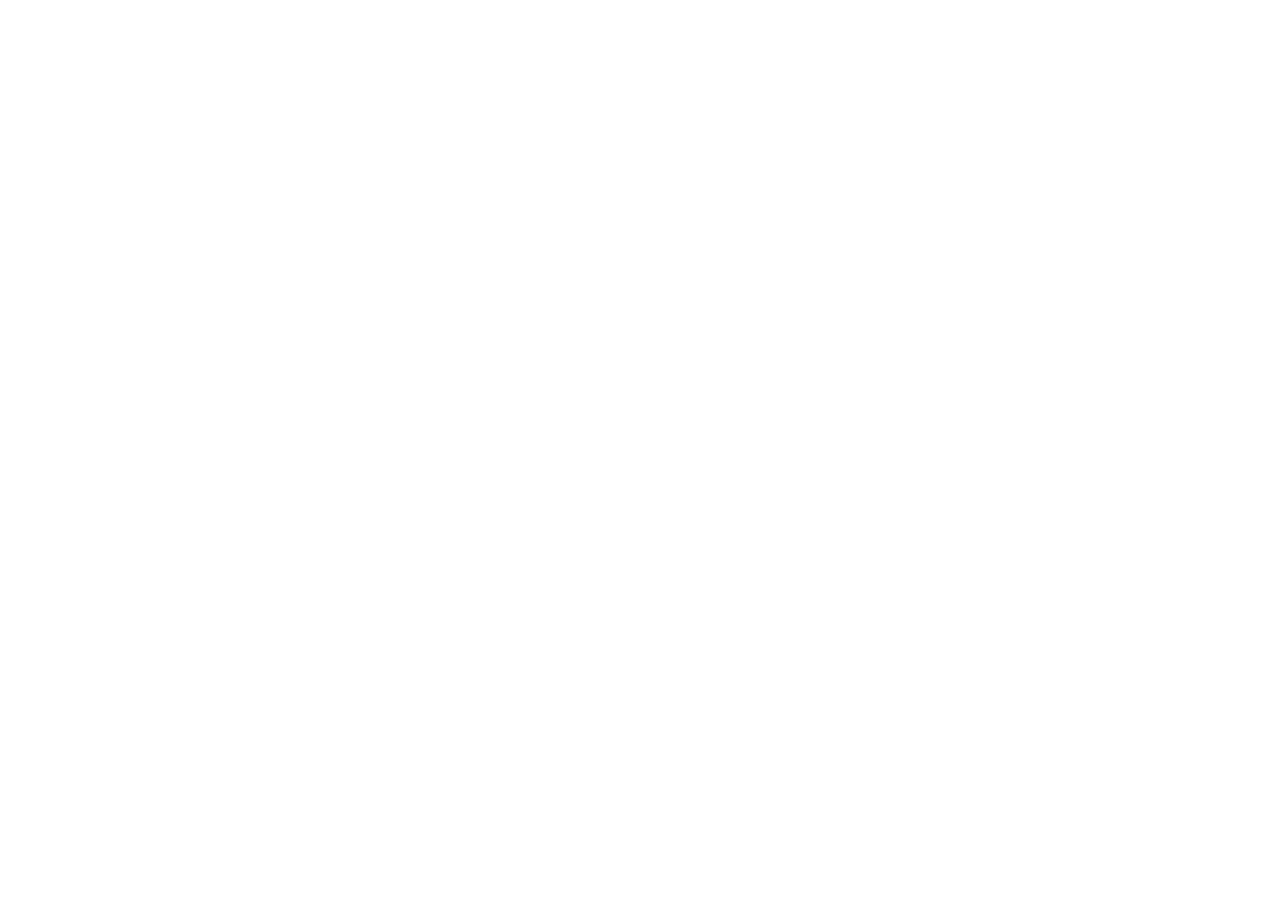
==== about.html @ 43662336 "Create about.html" ====
<!DOCTYPE html>
<html lang="en">
<head>
    <meta charset="UTF-8">
    <meta name="viewport" content="width=device-width, initial-scale=1.0">
    <title>Kamakahinu Insights | About</title>
    <link rel="stylesheet" href="styles.css">
</head>
<body>

<nav
---- styles.css ----
:root {
    --bg: #ffffff;
    --text: #1a1a1a;
    --accent: #8c7355;
    --light-tan: #f9f7f5;
    --border: #e5e5e5;
    --nav-height: 70px;
}

* {
    box-sizing: border-box;
    margin: 0;
    padding: 0;
}

body {
    font-family: -apple-system, BlinkMacSystemFont, "Segoe UI", Roboto, Arial, sans-serif;
    line-height: 1.6;
    color: var(--text);
    background-color: var(--bg);
}

a {
    color: inherit;
}

nav {
    position: sticky;
    top: 0;
    width: 100%;
    height: var(--nav-height);
    background: rgba(255, 255, 255, 0.96);
    border-bottom: 1px solid var(--border);
    display: flex;
    align-items: center;
    z-index: 1000;
}

.nav-container {
    width: 100%;
    max-width: 900px;
    margin: 0 auto;
    padding: 0 24px;
    display: flex;
    justify-content: space-between;
    align-items: center;
}

.logo a {
    text-decoration: none;
    font-weight: 700;
    font-size: 1.05rem;
    text-transform: uppercase;
    letter-spacing: 0.05em;
}

.nav-links {
    display: flex;
    gap: 20px;
}

.nav-links a {
    text-decoration: none;
    font-size: 0.9rem;
    font-weight: 500;
    text-transform: uppercase;
    letter-spacing: 0.05em;
}

.nav-links a:hover,
.nav-links a.active {
    color: var(--accent);
}

.container {
    max-width: 800px;
    margin: 0 auto;
    padding: 40px 24px 80px;
}

header {
    padding-top: 20px;
}

h1 {
    font-size: 2.1rem;
    line-height: 1.2;
    margin-bottom: 1rem;
    font-weight: 600;
}

h2 {
    font-size: 1.6rem;
    margin: 3rem 0 1.25rem;
    border-bottom: 1px solid var(--border);
    padding-bottom: 0.5rem;
}

h3 {
    font-size: 1.2rem;
    margin-bottom: 0.75rem;
    color: var(--accent);
}

p {
    margin-bottom: 1.25rem;
}

.label {
    font-size: 0.8rem;
    text-transform: uppercase;
    color: #666;
    display: block;
    margin-bottom: 0.5rem;
    letter-spacing: 0.1em;
}

.tagline {
    font-size: 1.15rem;
    color: var(--accent);
    font-weight: 500;
    margin-bottom: 1.5rem;
}

.intro-text {
    font-size: 1.08rem;
    margin-bottom: 2rem;
}

.list {
    list-style: none;
    margin-bottom: 1.5rem;
}

.list li {
    margin-bottom: 0.9rem;
    padding-left: 1.5rem;
    position: relative;
}

.list li::before {
    content: "—";
    position: absolute;
    left: 0;
    color: var(--accent);
}

.services-grid {
    display: grid;
    grid-template-columns: 1fr;
    gap: 1.5rem;
}

.service-card {
    background: var(--light-tan);
    padding: 2rem;
    border-left: 3px solid var(--accent);
}

.service-meta {
    font-size: 0.95rem;
    margin-top: 1rem;
}

.service-meta strong {
    display: block;
    text-transform: uppercase;
    font-size: 0.75rem;
    color: #555;
    margin-top: 0.75rem;
    margin-bottom: 0.2rem;
}

.step {
    margin-bottom: 1.5rem;
}

.step-title {
    font-weight: 700;
    margin-bottom: 0.25rem;
}

.expansion-statement {
    font-style: italic;
    background: #fdfdfd;
    border: 1px solid var(--border);
    padding: 1.5rem;
    margin: 3rem 0;
    font-size: 0.95rem;
}

.conversion-bridge {
    margin-top: 2rem;
    font-weight: 500;
}

.cta-section {
    background: var(--text);
    color: #fff;
    padding: 4rem 2rem;
    text-align: center;
    margin-top: 4rem;
}

.cta-section h2 {
    border: none;
    color: #fff;
    margin-top: 0;
}

.btn {
    display: inline-block;
    background: var(--accent);
    color: #fff;
    padding: 1rem 2rem;
    text-decoration: none;
    font-weight: 600;
    text-transform: uppercase;
    letter-spacing: 0.05em;
    margin-top: 1rem;
}

.btn:hover {
    opacity: 0.9;
}

.contact-guide {
    background: var(--light-tan);
    padding: 2rem;
    margin-top: 2rem;
}

footer {
    text-align: center;
    padding: 40px 24px;
    font-size: 0.85rem;
    color: #666;
    border-top: 1px solid var(--border);
}

@media (min-width: 700px) {
    .services-grid {
        grid-template-columns: 1fr 1fr;
    }
}

@media (max-width: 600px) {
    h1 {
        font-size: 1.8rem;
    }

    .nav-links {
        gap: 12px;
    }

    .nav-links a {
        font-size: 0.8rem;
    }
}
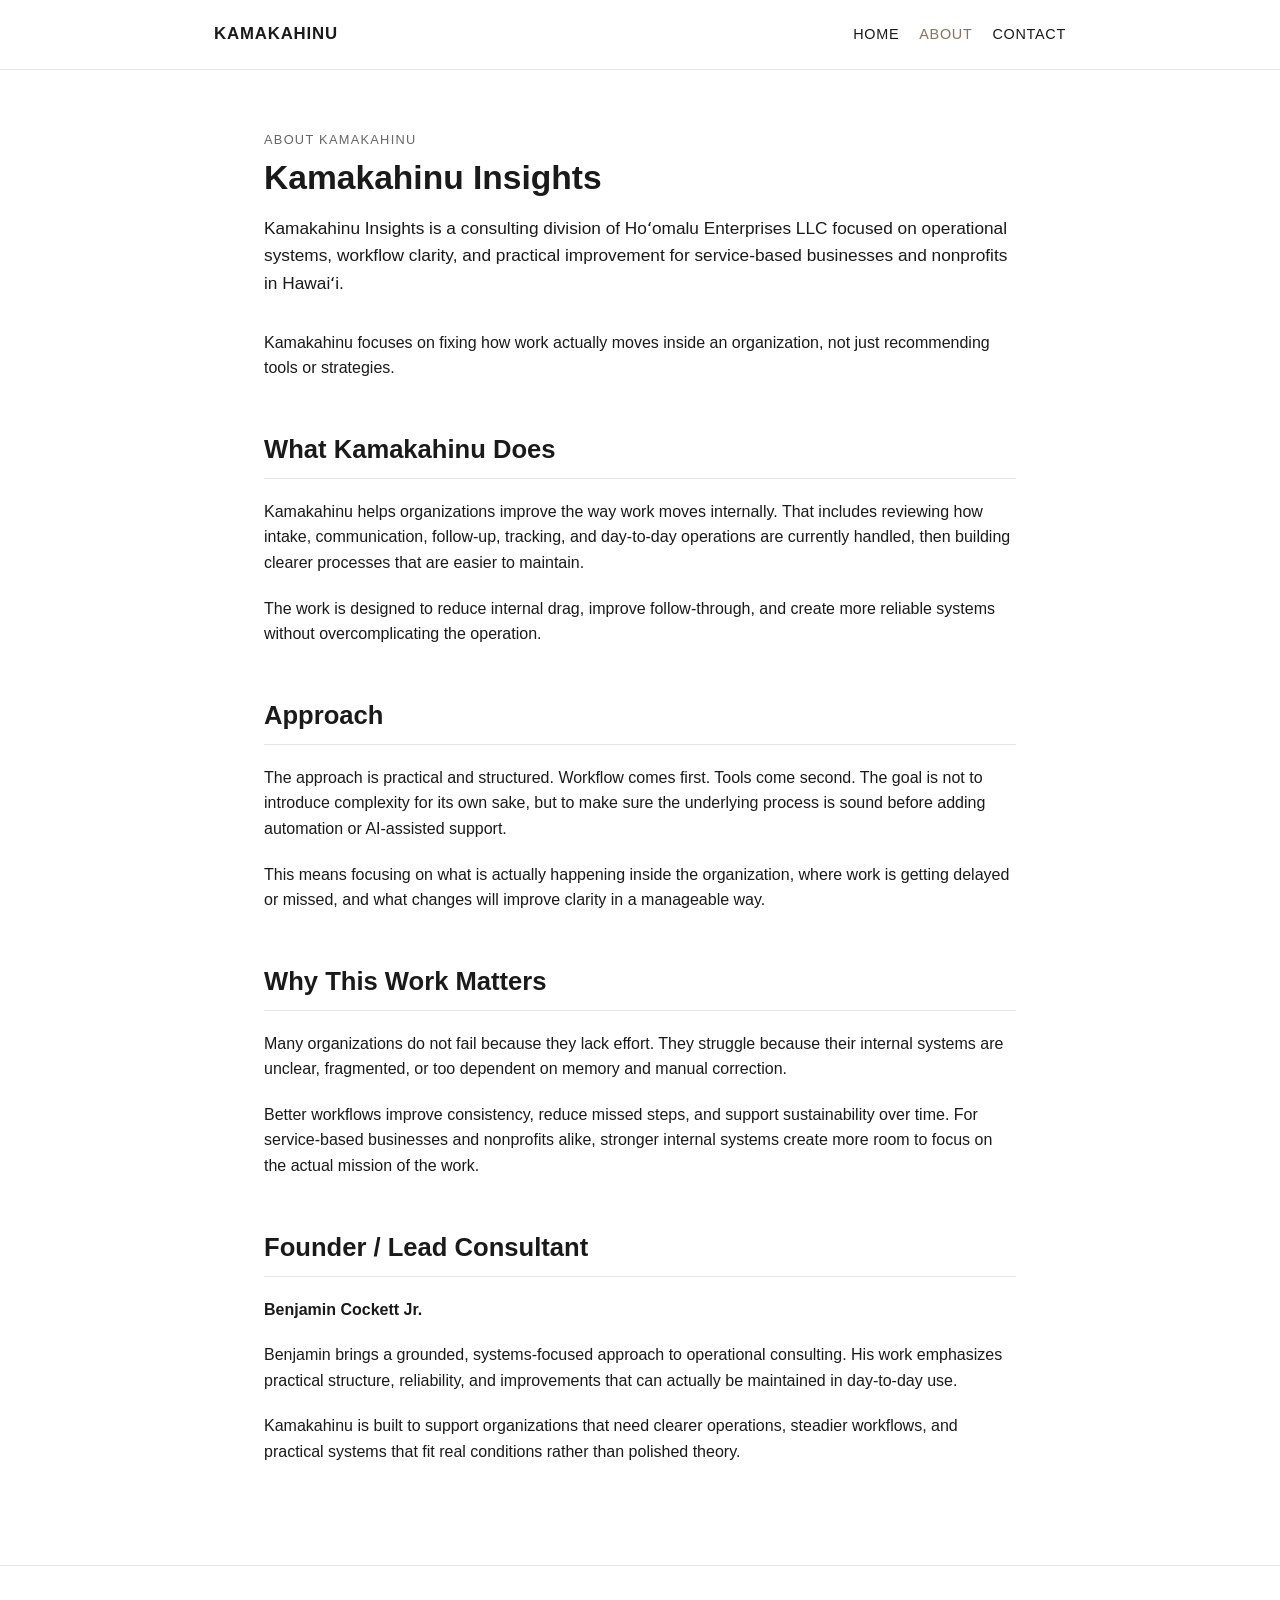
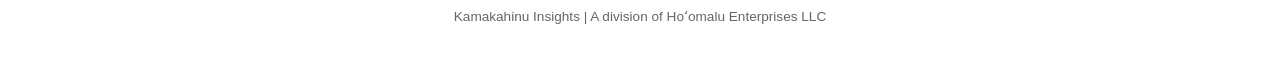
==== commit 20d0dd41: "Update about.html" ====
--- a/about.html
+++ b/about.html
@@ -8,4 +8,85 @@
 </head>
 <body>
 
-<nav
+<nav>
+    <div class="nav-container">
+        <div class="logo"><a href="/index.html">Kamakahinu</a></div>
+        <div class="nav-links">
+            <a href="/index.html">Home</a>
+            <a href="/about.html" class="active">About</a>
+            <a href="/contact.html">Contact</a>
+        </div>
+    </div>
+</nav>
+
+<div class="container">
+    <header>
+        <span class="label">About Kamakahinu</span>
+        <h1>Kamakahinu Insights</h1>
+        <p class="intro-text">
+            Kamakahinu Insights is a consulting division of Hoʻomalu Enterprises LLC focused on operational systems,
+            workflow clarity, and practical improvement for service-based businesses and nonprofits in Hawaiʻi.
+        </p>
+        <p>
+            Kamakahinu focuses on fixing how work actually moves inside an organization, not just recommending tools or strategies.
+        </p>
+    </header>
+
+    <section>
+        <h2>What Kamakahinu Does</h2>
+        <p>
+            Kamakahinu helps organizations improve the way work moves internally. That includes reviewing how intake,
+            communication, follow-up, tracking, and day-to-day operations are currently handled, then building clearer
+            processes that are easier to maintain.
+        </p>
+        <p>
+            The work is designed to reduce internal drag, improve follow-through, and create more reliable systems without
+            overcomplicating the operation.
+        </p>
+    </section>
+
+    <section>
+        <h2>Approach</h2>
+        <p>
+            The approach is practical and structured. Workflow comes first. Tools come second.
+            The goal is not to introduce complexity for its own sake, but to make sure the underlying process is sound
+            before adding automation or AI-assisted support.
+        </p>
+        <p>
+            This means focusing on what is actually happening inside the organization, where work is getting delayed or missed,
+            and what changes will improve clarity in a manageable way.
+        </p>
+    </section>
+
+    <section>
+        <h2>Why This Work Matters</h2>
+        <p>
+            Many organizations do not fail because they lack effort. They struggle because their internal systems are unclear,
+            fragmented, or too dependent on memory and manual correction.
+        </p>
+        <p>
+            Better workflows improve consistency, reduce missed steps, and support sustainability over time. For service-based
+            businesses and nonprofits alike, stronger internal systems create more room to focus on the actual mission of the work.
+        </p>
+    </section>
+
+    <section>
+        <h2>Founder / Lead Consultant</h2>
+        <p><strong>Benjamin Cockett Jr.</strong></p>
+        <p>
+            Benjamin brings a grounded, systems-focused approach to operational consulting. His work emphasizes practical structure,
+            reliability, and improvements that can actually be maintained in day-to-day use.
+        </p>
+        <p>
+            Kamakahinu is built to support organizations that need clearer operations, steadier workflows, and practical systems
+            that fit real conditions rather than polished theory.
+        </p>
+    </section>
+</div>
+
+<footer>
+    Kamakahinu Insights | A division of Hoʻomalu Enterprises LLC
+</footer>
+
+</body>
+</html>
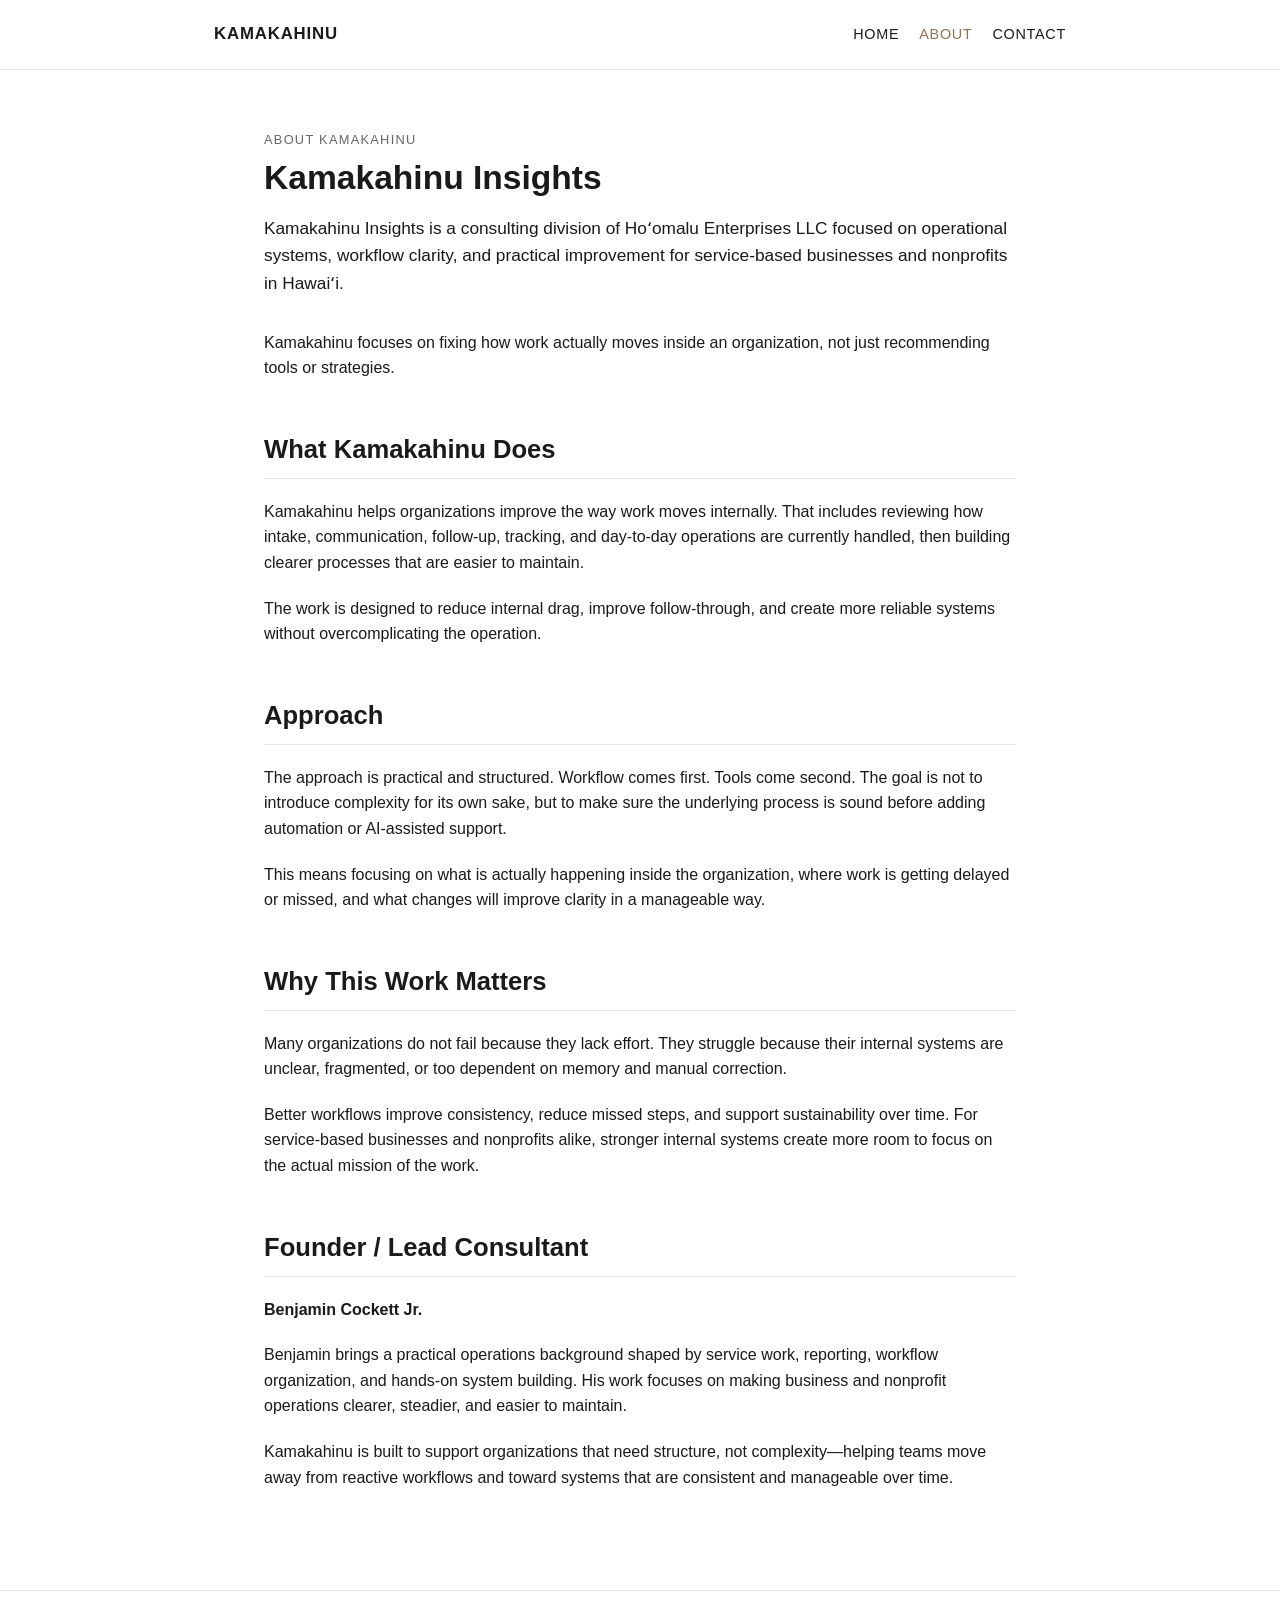
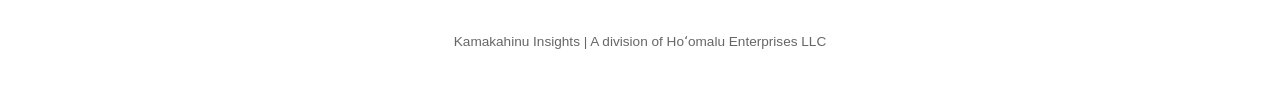
==== commit e099ecca: "Update about.html" ====
--- a/about.html
+++ b/about.html
@@ -74,12 +74,13 @@
         <h2>Founder / Lead Consultant</h2>
         <p><strong>Benjamin Cockett Jr.</strong></p>
         <p>
-            Benjamin brings a grounded, systems-focused approach to operational consulting. His work emphasizes practical structure,
-            reliability, and improvements that can actually be maintained in day-to-day use.
+            Benjamin brings a practical operations background shaped by service work, reporting, workflow organization,
+            and hands-on system building. His work focuses on making business and nonprofit operations clearer, steadier,
+            and easier to maintain.
         </p>
         <p>
-            Kamakahinu is built to support organizations that need clearer operations, steadier workflows, and practical systems
-            that fit real conditions rather than polished theory.
+            Kamakahinu is built to support organizations that need structure, not complexity—helping teams move away from
+            reactive workflows and toward systems that are consistent and manageable over time.
         </p>
     </section>
 </div>
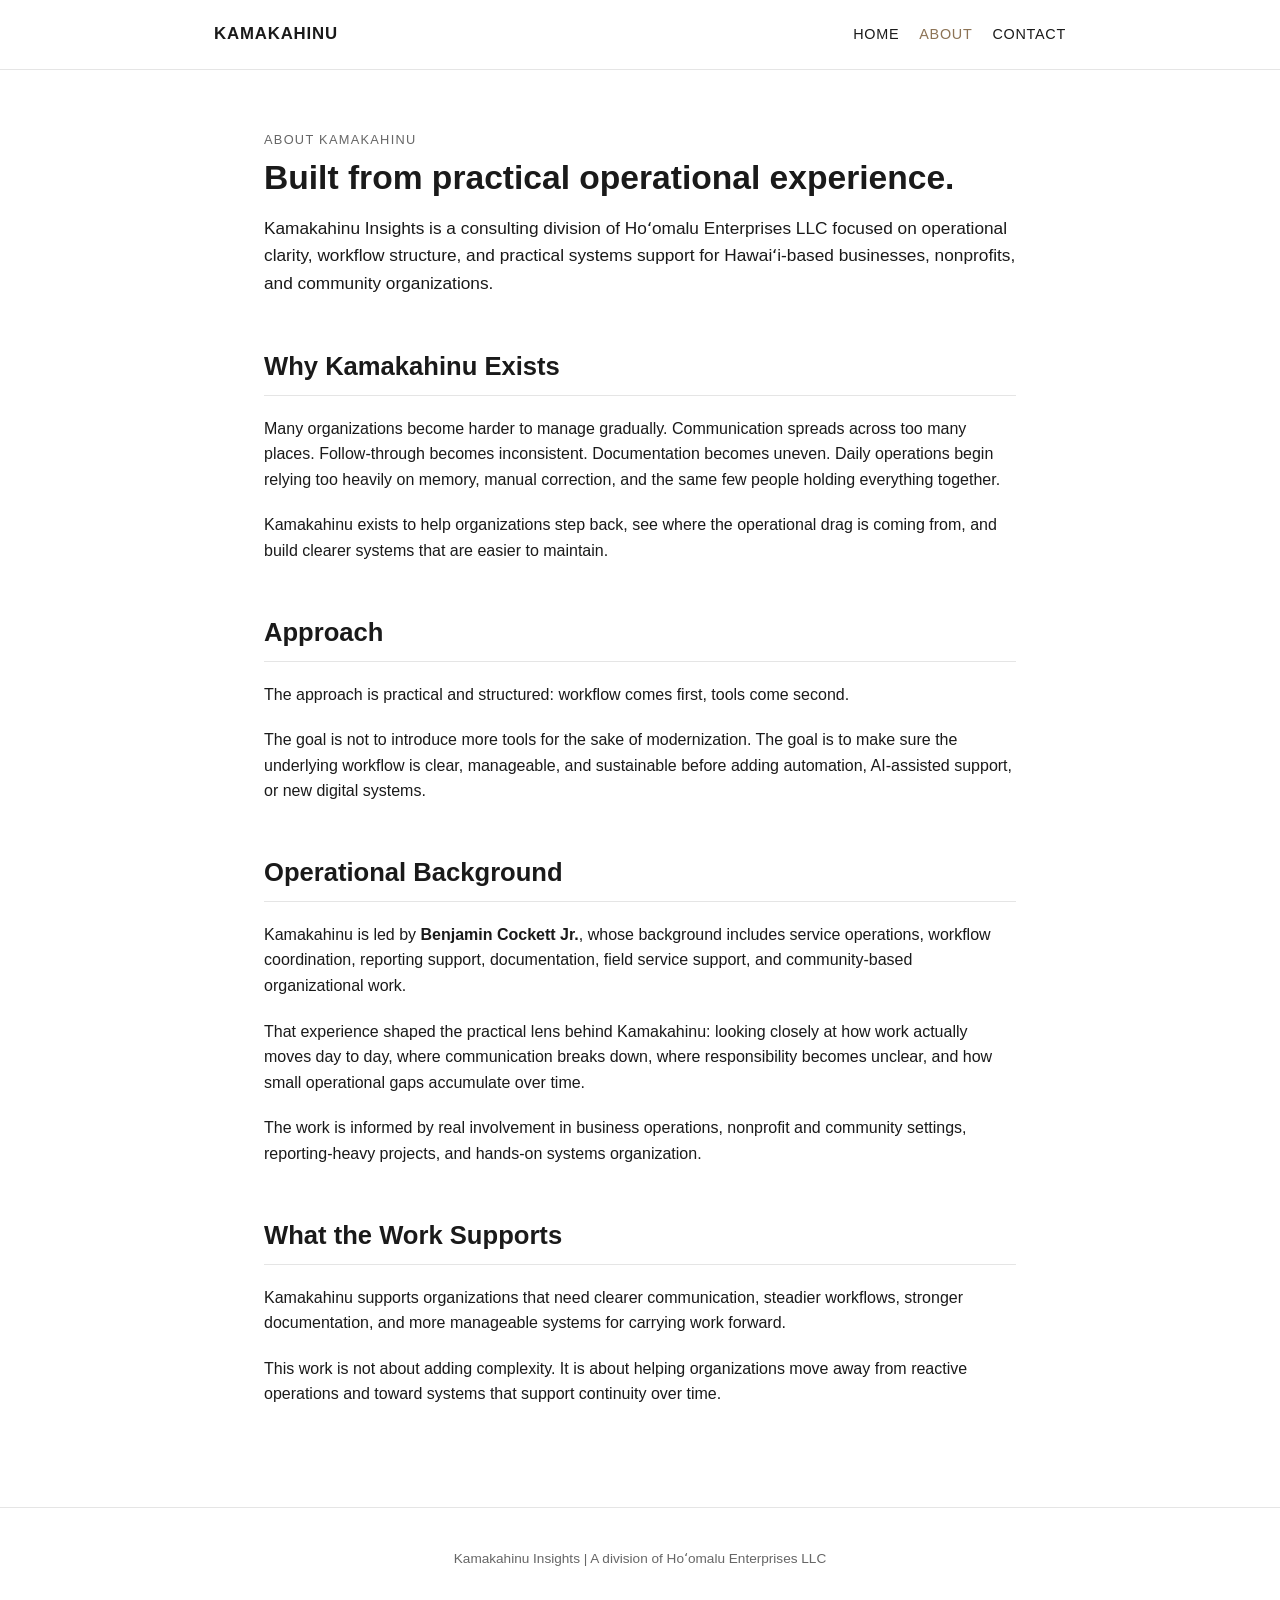
==== commit 27cde1e8: "Update about.html v1.1" ====
--- a/about.html
+++ b/about.html
@@ -19,71 +19,68 @@
     </div>
 </nav>
 
-<div class="container">
-    <header>
+<main class="container">
+    <header class="hero">
         <span class="label">About Kamakahinu</span>
-        <h1>Kamakahinu Insights</h1>
+        <h1>Built from practical operational experience.</h1>
         <p class="intro-text">
-            Kamakahinu Insights is a consulting division of Hoʻomalu Enterprises LLC focused on operational systems,
-            workflow clarity, and practical improvement for service-based businesses and nonprofits in Hawaiʻi.
-        </p>
-        <p>
-            Kamakahinu focuses on fixing how work actually moves inside an organization, not just recommending tools or strategies.
+            Kamakahinu Insights is a consulting division of Hoʻomalu Enterprises LLC focused on operational clarity,
+            workflow structure, and practical systems support for Hawaiʻi-based businesses, nonprofits, and community organizations.
         </p>
     </header>
 
     <section>
-        <h2>What Kamakahinu Does</h2>
+        <h2>Why Kamakahinu Exists</h2>
         <p>
-            Kamakahinu helps organizations improve the way work moves internally. That includes reviewing how intake,
-            communication, follow-up, tracking, and day-to-day operations are currently handled, then building clearer
-            processes that are easier to maintain.
+            Many organizations become harder to manage gradually. Communication spreads across too many places.
+            Follow-through becomes inconsistent. Documentation becomes uneven. Daily operations begin relying too heavily
+            on memory, manual correction, and the same few people holding everything together.
         </p>
         <p>
-            The work is designed to reduce internal drag, improve follow-through, and create more reliable systems without
-            overcomplicating the operation.
+            Kamakahinu exists to help organizations step back, see where the operational drag is coming from,
+            and build clearer systems that are easier to maintain.
         </p>
     </section>
 
     <section>
         <h2>Approach</h2>
         <p>
-            The approach is practical and structured. Workflow comes first. Tools come second.
-            The goal is not to introduce complexity for its own sake, but to make sure the underlying process is sound
-            before adding automation or AI-assisted support.
+            The approach is practical and structured: workflow comes first, tools come second.
         </p>
         <p>
-            This means focusing on what is actually happening inside the organization, where work is getting delayed or missed,
-            and what changes will improve clarity in a manageable way.
+            The goal is not to introduce more tools for the sake of modernization. The goal is to make sure the underlying
+            workflow is clear, manageable, and sustainable before adding automation, AI-assisted support, or new digital systems.
         </p>
     </section>
 
     <section>
-        <h2>Why This Work Matters</h2>
+        <h2>Operational Background</h2>
         <p>
-            Many organizations do not fail because they lack effort. They struggle because their internal systems are unclear,
-            fragmented, or too dependent on memory and manual correction.
+            Kamakahinu is led by <strong>Benjamin Cockett Jr.</strong>, whose background includes service operations,
+            workflow coordination, reporting support, documentation, field service support, and community-based organizational work.
         </p>
         <p>
-            Better workflows improve consistency, reduce missed steps, and support sustainability over time. For service-based
-            businesses and nonprofits alike, stronger internal systems create more room to focus on the actual mission of the work.
+            That experience shaped the practical lens behind Kamakahinu: looking closely at how work actually moves day to day,
+            where communication breaks down, where responsibility becomes unclear, and how small operational gaps accumulate over time.
+        </p>
+        <p>
+            The work is informed by real involvement in business operations, nonprofit and community settings,
+            reporting-heavy projects, and hands-on systems organization.
         </p>
     </section>
 
     <section>
-        <h2>Founder / Lead Consultant</h2>
-        <p><strong>Benjamin Cockett Jr.</strong></p>
+        <h2>What the Work Supports</h2>
         <p>
-            Benjamin brings a practical operations background shaped by service work, reporting, workflow organization,
-            and hands-on system building. His work focuses on making business and nonprofit operations clearer, steadier,
-            and easier to maintain.
+            Kamakahinu supports organizations that need clearer communication, steadier workflows, stronger documentation,
+            and more manageable systems for carrying work forward.
         </p>
         <p>
-            Kamakahinu is built to support organizations that need structure, not complexity—helping teams move away from
-            reactive workflows and toward systems that are consistent and manageable over time.
+            This work is not about adding complexity. It is about helping organizations move away from reactive operations
+            and toward systems that support continuity over time.
         </p>
     </section>
-</div>
+</main>
 
 <footer>
     Kamakahinu Insights | A division of Hoʻomalu Enterprises LLC
@@ -91,3 +88,6 @@
 
 </body>
 </html>
+
+</body>
+</html>
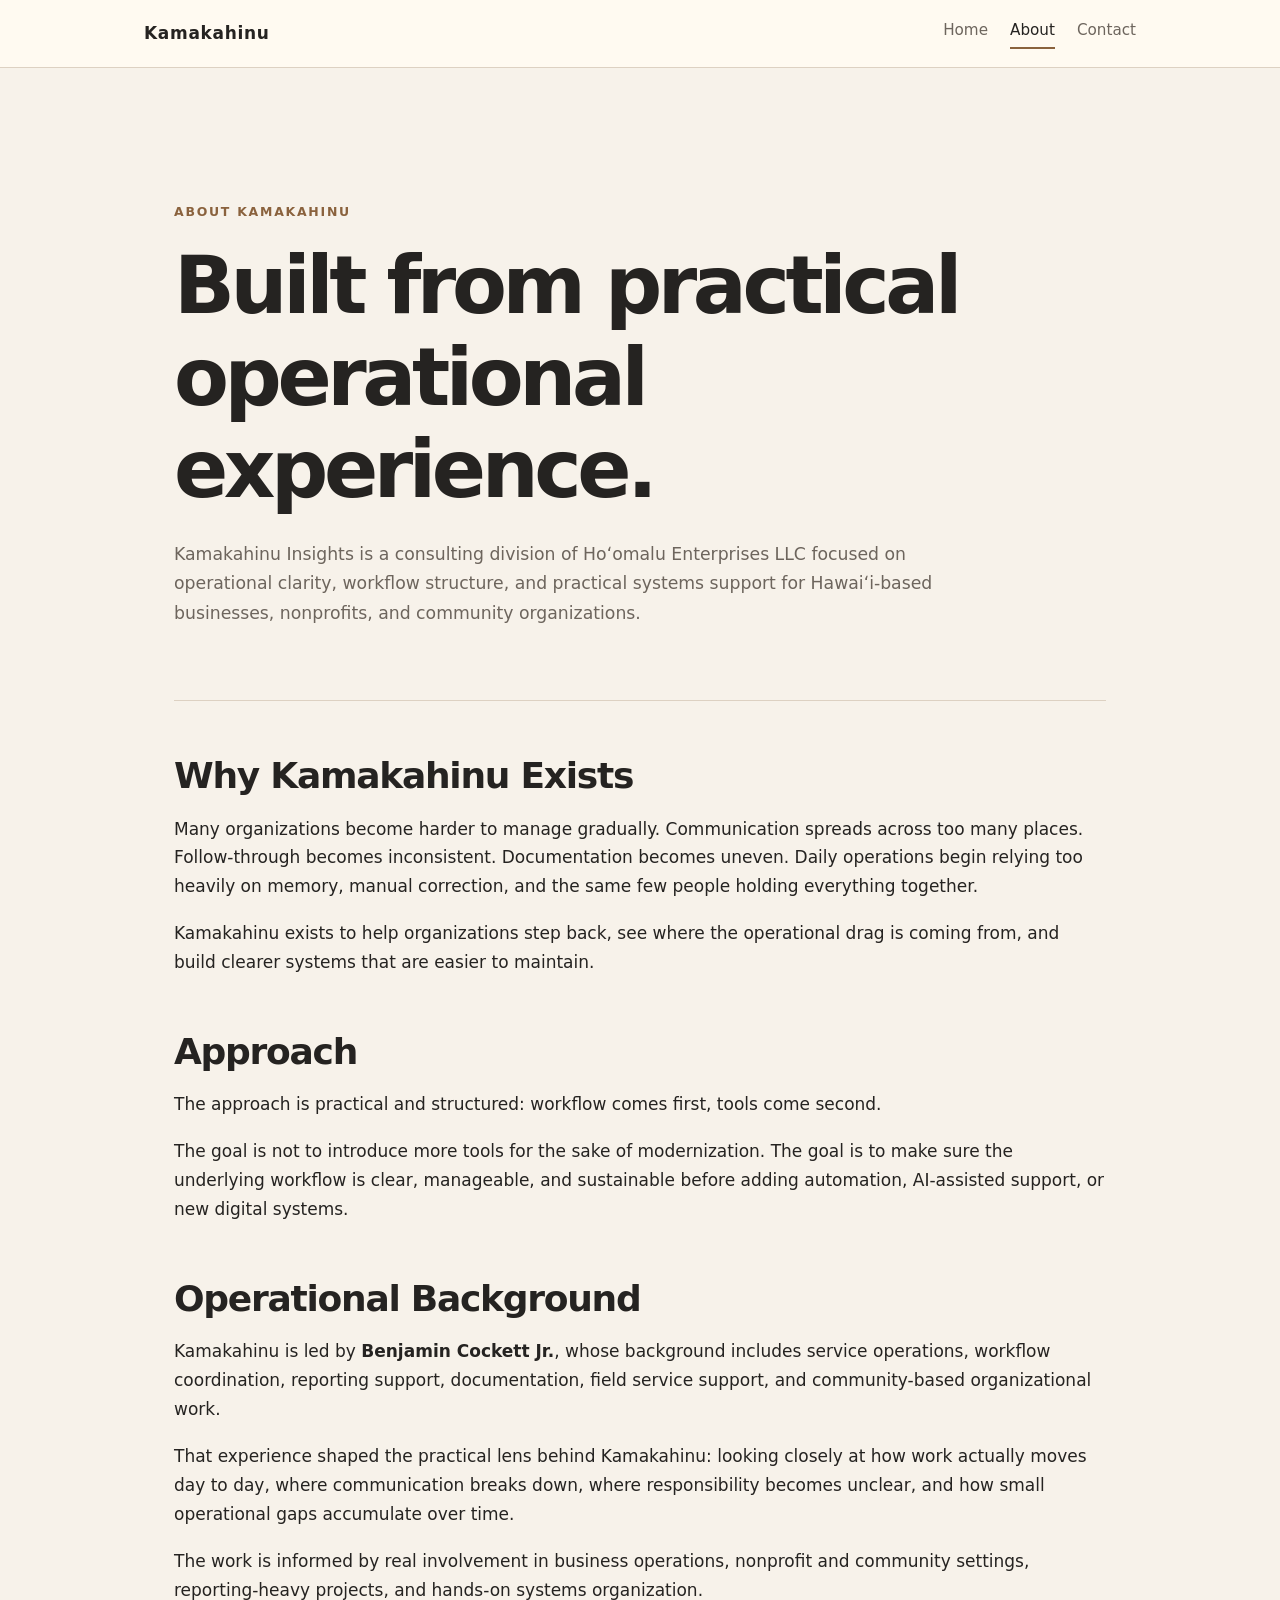
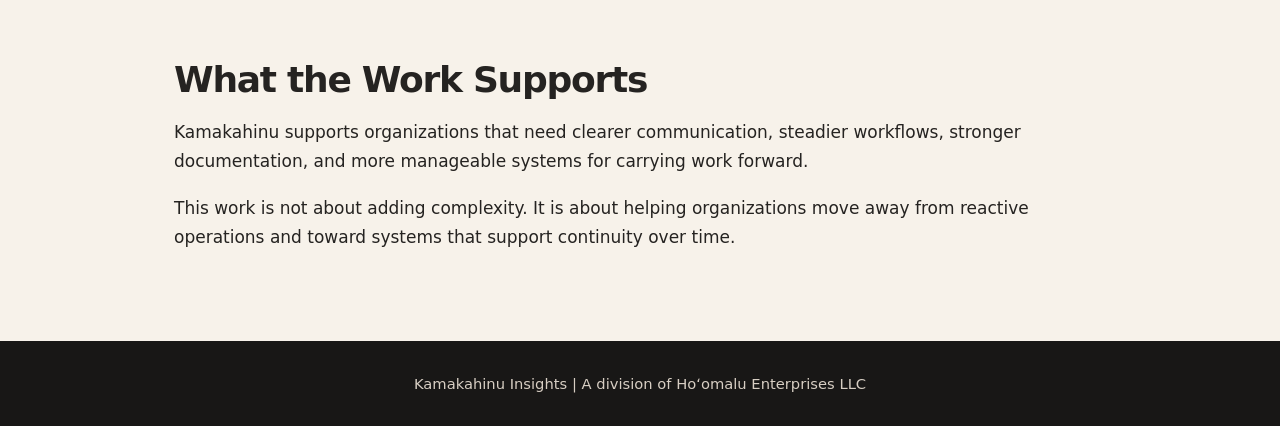
==== commit 56bda440: "Update about.html Fix navigation links for GitHub Pages" ====
--- a/about.html
+++ b/about.html
@@ -12,9 +12,9 @@
     <div class="nav-container">
         <div class="logo"><a href="/index.html">Kamakahinu</a></div>
         <div class="nav-links">
-            <a href="/index.html">Home</a>
-            <a href="/about.html" class="active">About</a>
-            <a href="/contact.html">Contact</a>
+            <a href="index.html">Home</a>
+            <a href="about.html" class="active">About</a>
+            <a href="contact.html">Contact</a>
         </div>
     </div>
 </nav>
--- a/styles.css
+++ b/styles.css
@@ -1,23 +1,31 @@
 :root {
-    --bg: #ffffff;
-    --text: #1a1a1a;
-    --accent: #8c7355;
-    --light-tan: #f9f7f5;
-    --border: #e5e5e5;
-    --nav-height: 70px;
+    --bg: #f7f2ea;
+    --surface: #fffaf2;
+    --surface-strong: #ffffff;
+    --text: #252321;
+    --muted: #6d655d;
+    --accent: #8a623d;
+    --accent-dark: #5f4028;
+    --border: #ddd1c2;
+    --footer: #181716;
+    --shadow: 0 18px 45px rgba(37, 35, 33, 0.08);
 }
 
 * {
     box-sizing: border-box;
+}
+
+html {
+    scroll-behavior: smooth;
+}
+
+body {
     margin: 0;
-    padding: 0;
-}
-
-body {
-    font-family: -apple-system, BlinkMacSystemFont, "Segoe UI", Roboto, Arial, sans-serif;
-    line-height: 1.6;
-    color: var(--text);
-    background-color: var(--bg);
+    background: var(--bg);
+    color: var(--text);
+    font-family: Inter, ui-sans-serif, system-ui, -apple-system, BlinkMacSystemFont, "Segoe UI", sans-serif;
+    font-size: 17px;
+    line-height: 1.7;
 }
 
 a {
@@ -25,235 +33,329 @@
 }
 
 nav {
+    background: rgba(255, 250, 242, 0.94);
+    border-bottom: 1px solid var(--border);
     position: sticky;
     top: 0;
-    width: 100%;
-    height: var(--nav-height);
-    background: rgba(255, 255, 255, 0.96);
-    border-bottom: 1px solid var(--border);
+    z-index: 10;
+    backdrop-filter: blur(10px);
+}
+
+.nav-container {
+    max-width: 1040px;
+    margin: 0 auto;
+    padding: 18px 24px;
     display: flex;
     align-items: center;
-    z-index: 1000;
-}
-
-.nav-container {
-    width: 100%;
-    max-width: 900px;
-    margin: 0 auto;
-    padding: 0 24px;
-    display: flex;
     justify-content: space-between;
-    align-items: center;
+    gap: 24px;
 }
 
 .logo a {
     text-decoration: none;
-    font-weight: 700;
-    font-size: 1.05rem;
-    text-transform: uppercase;
-    letter-spacing: 0.05em;
+    font-weight: 800;
+    letter-spacing: 0.04em;
+    color: var(--text);
 }
 
 .nav-links {
     display: flex;
-    gap: 20px;
+    gap: 22px;
+    align-items: center;
+    flex-wrap: wrap;
 }
 
 .nav-links a {
     text-decoration: none;
-    font-size: 0.9rem;
-    font-weight: 500;
-    text-transform: uppercase;
-    letter-spacing: 0.05em;
+    font-size: 0.95rem;
+    color: var(--muted);
+    border-bottom: 2px solid transparent;
+    padding-bottom: 3px;
 }
 
 .nav-links a:hover,
 .nav-links a.active {
+    color: var(--text);
+    border-bottom-color: var(--accent);
+}
+
+.container {
+    max-width: 980px;
+    margin: 0 auto;
+    padding: 56px 24px 72px;
+}
+
+.hero {
+    padding: 72px 0 54px;
+    border-bottom: 1px solid var(--border);
+    margin-bottom: 54px;
+}
+
+.label {
+    display: inline-block;
+    margin-bottom: 18px;
     color: var(--accent);
-}
-
-.container {
-    max-width: 800px;
-    margin: 0 auto;
-    padding: 40px 24px 80px;
-}
-
-header {
-    padding-top: 20px;
+    font-size: 0.78rem;
+    font-weight: 800;
+    letter-spacing: 0.14em;
+    text-transform: uppercase;
+}
+
+h1,
+h2,
+h3 {
+    color: var(--text);
+    line-height: 1.15;
+    margin-top: 0;
 }
 
 h1 {
-    font-size: 2.1rem;
-    line-height: 1.2;
-    margin-bottom: 1rem;
-    font-weight: 600;
+    font-size: clamp(2.55rem, 7vw, 5rem);
+    letter-spacing: -0.055em;
+    margin-bottom: 24px;
+    max-width: 860px;
 }
 
 h2 {
-    font-size: 1.6rem;
-    margin: 3rem 0 1.25rem;
-    border-bottom: 1px solid var(--border);
-    padding-bottom: 0.5rem;
+    font-size: clamp(1.55rem, 3.5vw, 2.25rem);
+    letter-spacing: -0.035em;
+    margin-bottom: 18px;
 }
 
 h3 {
-    font-size: 1.2rem;
-    margin-bottom: 0.75rem;
-    color: var(--accent);
+    font-size: 1.28rem;
+    margin-bottom: 12px;
 }
 
 p {
-    margin-bottom: 1.25rem;
-}
-
-.label {
-    font-size: 0.8rem;
-    text-transform: uppercase;
-    color: #666;
-    display: block;
-    margin-bottom: 0.5rem;
-    letter-spacing: 0.1em;
+    margin-top: 0;
+    margin-bottom: 18px;
 }
 
 .tagline {
-    font-size: 1.15rem;
-    color: var(--accent);
-    font-weight: 500;
-    margin-bottom: 1.5rem;
+    font-size: clamp(1.15rem, 2.5vw, 1.45rem);
+    line-height: 1.55;
+    max-width: 780px;
+    color: var(--accent-dark);
+    font-weight: 650;
+    margin-bottom: 22px;
 }
 
 .intro-text {
     font-size: 1.08rem;
-    margin-bottom: 2rem;
+    max-width: 820px;
+    color: var(--muted);
+}
+
+.supporting-line {
+    color: var(--text);
+    font-weight: 750;
+    margin: 26px 0 32px;
+}
+
+section {
+    margin: 0 0 54px;
+}
+
+section:last-child {
+    margin-bottom: 0;
 }
 
 .list {
+    padding-left: 0;
     list-style: none;
-    margin-bottom: 1.5rem;
+    margin: 24px 0 0;
 }
 
 .list li {
-    margin-bottom: 0.9rem;
-    padding-left: 1.5rem;
     position: relative;
+    padding-left: 28px;
+    margin-bottom: 14px;
+    color: var(--muted);
 }
 
 .list li::before {
-    content: "—";
+    content: "";
     position: absolute;
     left: 0;
-    color: var(--accent);
+    top: 0.72em;
+    width: 9px;
+    height: 9px;
+    border-radius: 50%;
+    background: var(--accent);
+}
+
+.btn {
+    display: inline-block;
+    text-decoration: none;
+    background: var(--text);
+    color: #fffaf2;
+    padding: 14px 22px;
+    border-radius: 999px;
+    font-weight: 750;
+    font-size: 0.96rem;
+    letter-spacing: 0.01em;
+    border: 1px solid var(--text);
+    transition: transform 160ms ease, background 160ms ease, border-color 160ms ease;
+}
+
+.btn:hover {
+    transform: translateY(-1px);
+    background: var(--accent-dark);
+    border-color: var(--accent-dark);
+}
+
+.btn-light {
+    background: #fffaf2;
+    color: var(--text);
+    border-color: rgba(255, 250, 242, 0.55);
+}
+
+.btn-light:hover {
+    background: var(--surface-strong);
+    color: var(--text);
 }
 
 .services-grid {
     display: grid;
-    grid-template-columns: 1fr;
-    gap: 1.5rem;
+    grid-template-columns: repeat(2, minmax(0, 1fr));
+    gap: 24px;
+    margin-top: 26px;
 }
 
 .service-card {
-    background: var(--light-tan);
-    padding: 2rem;
-    border-left: 3px solid var(--accent);
+    background: var(--surface);
+    border: 1px solid var(--border);
+    border-radius: 22px;
+    padding: 30px;
+    box-shadow: var(--shadow);
+}
+
+.service-card p {
+    color: var(--muted);
 }
 
 .service-meta {
-    font-size: 0.95rem;
-    margin-top: 1rem;
+    margin-top: 24px;
+    padding-top: 22px;
+    border-top: 1px solid var(--border);
 }
 
 .service-meta strong {
     display: block;
-    text-transform: uppercase;
-    font-size: 0.75rem;
-    color: #555;
-    margin-top: 0.75rem;
-    margin-bottom: 0.2rem;
+    color: var(--accent-dark);
+    margin-bottom: 6px;
+}
+
+.service-meta p {
+    margin-bottom: 16px;
+    font-size: 0.96rem;
 }
 
 .step {
-    margin-bottom: 1.5rem;
+    background: var(--surface);
+    border-left: 4px solid var(--accent);
+    padding: 22px 24px;
+    margin: 18px 0;
+    border-radius: 0 18px 18px 0;
 }
 
 .step-title {
-    font-weight: 700;
-    margin-bottom: 0.25rem;
+    font-weight: 800;
+    color: var(--text);
+    margin-bottom: 6px;
+}
+
+.step p {
+    margin-bottom: 0;
+    color: var(--muted);
 }
 
 .expansion-statement {
-    font-style: italic;
-    background: #fdfdfd;
+    background: var(--surface);
     border: 1px solid var(--border);
-    padding: 1.5rem;
-    margin: 3rem 0;
-    font-size: 0.95rem;
+    border-radius: 22px;
+    padding: 28px;
+    margin: 54px 0 34px;
+    color: var(--accent-dark);
+    font-weight: 650;
+    box-shadow: var(--shadow);
 }
 
 .conversion-bridge {
-    margin-top: 2rem;
-    font-weight: 500;
+    font-size: 1.05rem;
+    color: var(--muted);
+    max-width: 760px;
+    margin-bottom: 34px;
 }
 
 .cta-section {
-    background: var(--text);
-    color: #fff;
-    padding: 4rem 2rem;
+    background: var(--footer);
+    color: #fffaf2;
+    border-radius: 26px;
+    padding: 42px;
+    margin-top: 54px;
+}
+
+.cta-section h2 {
+    color: #fffaf2;
+}
+
+.cta-section p {
+    color: #d7cec3;
+    max-width: 720px;
+}
+
+footer {
+    background: var(--footer);
+    color: #d7cec3;
     text-align: center;
-    margin-top: 4rem;
-}
-
-.cta-section h2 {
-    border: none;
-    color: #fff;
-    margin-top: 0;
-}
-
-.btn {
-    display: inline-block;
-    background: var(--accent);
-    color: #fff;
-    padding: 1rem 2rem;
-    text-decoration: none;
-    font-weight: 600;
-    text-transform: uppercase;
-    letter-spacing: 0.05em;
-    margin-top: 1rem;
-}
-
-.btn:hover {
-    opacity: 0.9;
-}
-
-.contact-guide {
-    background: var(--light-tan);
-    padding: 2rem;
-    margin-top: 2rem;
-}
-
-footer {
-    text-align: center;
-    padding: 40px 24px;
-    font-size: 0.85rem;
-    color: #666;
-    border-top: 1px solid var(--border);
-}
-
-@media (min-width: 700px) {
+    padding: 30px 20px;
+    font-size: 0.92rem;
+}
+
+@media (max-width: 760px) {
+    body {
+        font-size: 16px;
+    }
+
+    .nav-container {
+        align-items: flex-start;
+        flex-direction: column;
+        gap: 12px;
+        padding: 16px 20px;
+    }
+
+    .nav-links {
+        gap: 16px;
+    }
+
+    .container {
+        padding: 36px 20px 56px;
+    }
+
+    .hero {
+        padding: 46px 0 38px;
+        margin-bottom: 42px;
+    }
+
+    h1 {
+        font-size: clamp(2.35rem, 13vw, 3.7rem);
+    }
+
     .services-grid {
-        grid-template-columns: 1fr 1fr;
-    }
-}
-
-@media (max-width: 600px) {
-    h1 {
-        font-size: 1.8rem;
-    }
-
-    .nav-links {
-        gap: 12px;
-    }
-
-    .nav-links a {
-        font-size: 0.8rem;
-    }
-}
+        grid-template-columns: 1fr;
+    }
+
+    .service-card,
+    .cta-section,
+    .expansion-statement {
+        border-radius: 20px;
+        padding: 26px;
+    }
+
+    .btn {
+        width: 100%;
+        text-align: center;
+    }
+}
